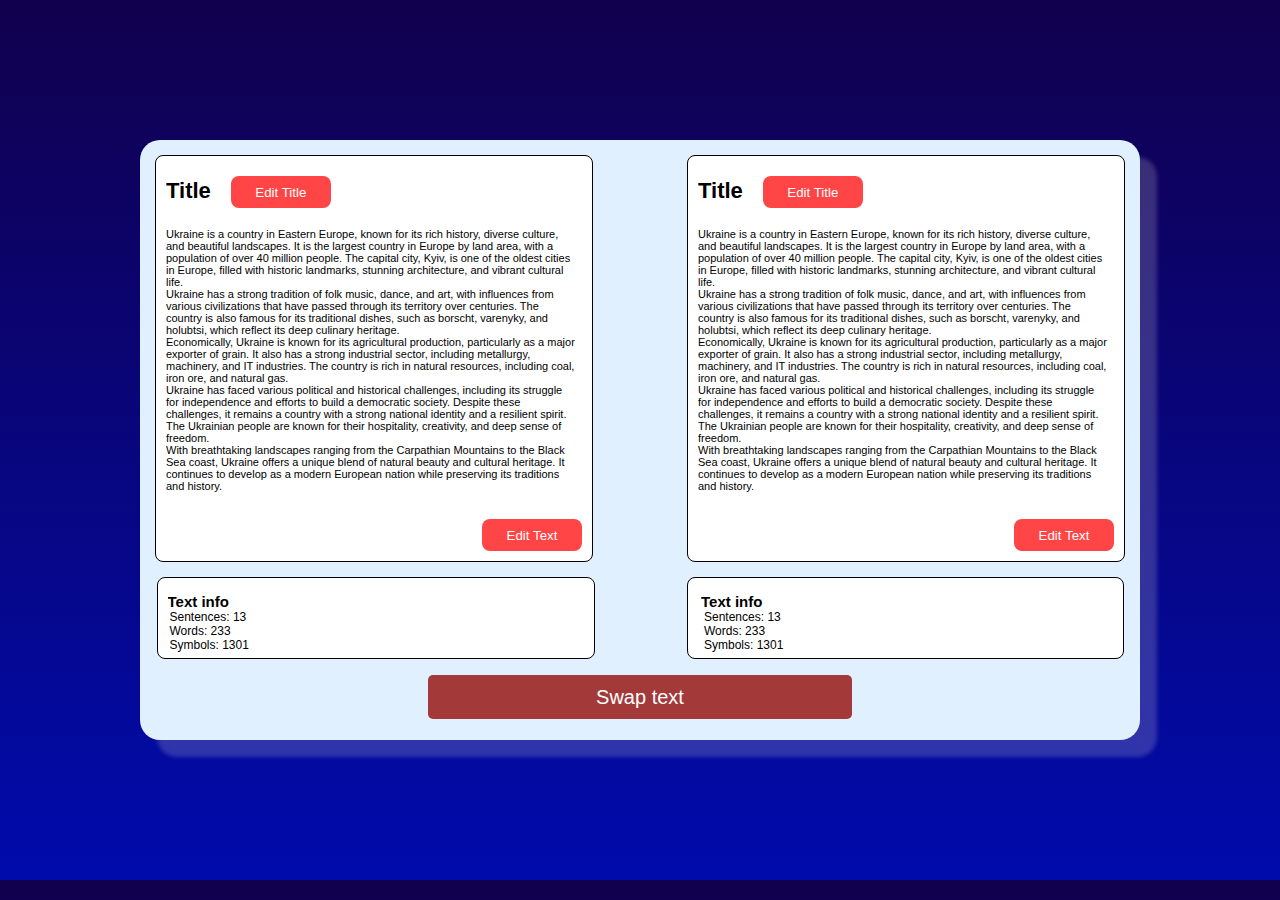
==== index.html @ 2ceec4a5 "Initial commit" ====
<!DOCTYPE html>
<html lang="en">
<head>
    <meta charset="UTF-8">
    <meta name="viewport" content="width=device-width, initial-scale=1.0">
    <meta http-equiv="refresh" content="0; url=./html/index2.html">
    <title>Лабка №4, Варіант 2</title>
</head>
<body>
    
</body>
</html>
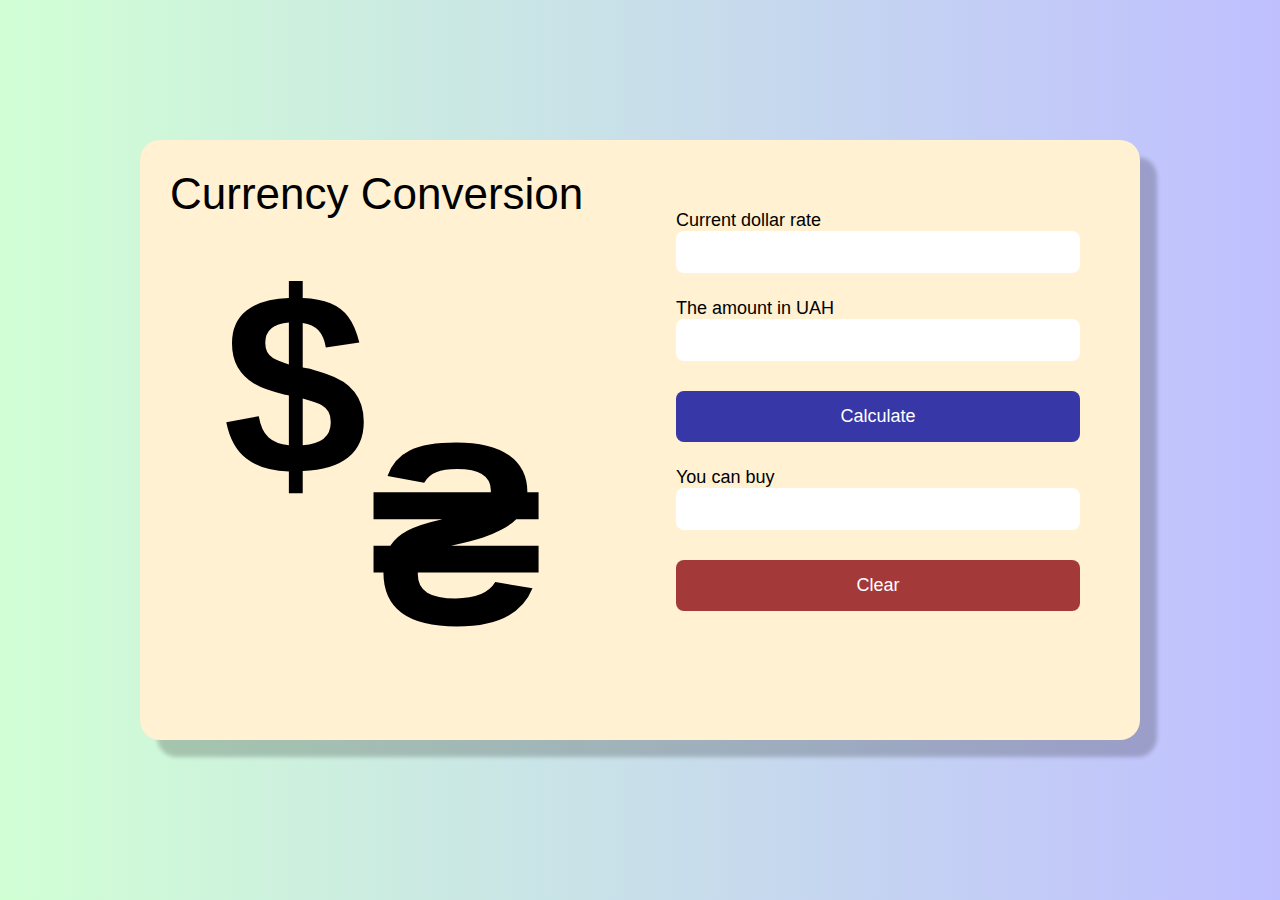
==== commit 3e444c79: "Open index1.html" ====
--- a/index.html
+++ b/index.html
@@ -3,7 +3,7 @@
 <head>
     <meta charset="UTF-8">
     <meta name="viewport" content="width=device-width, initial-scale=1.0">
-    <meta http-equiv="refresh" content="0; url=./html/index2.html">
+    <meta http-equiv="refresh" content="0; url=./html/index1.html">
     <title>Лабка №4, Варіант 2</title>
 </head>
 <body>
